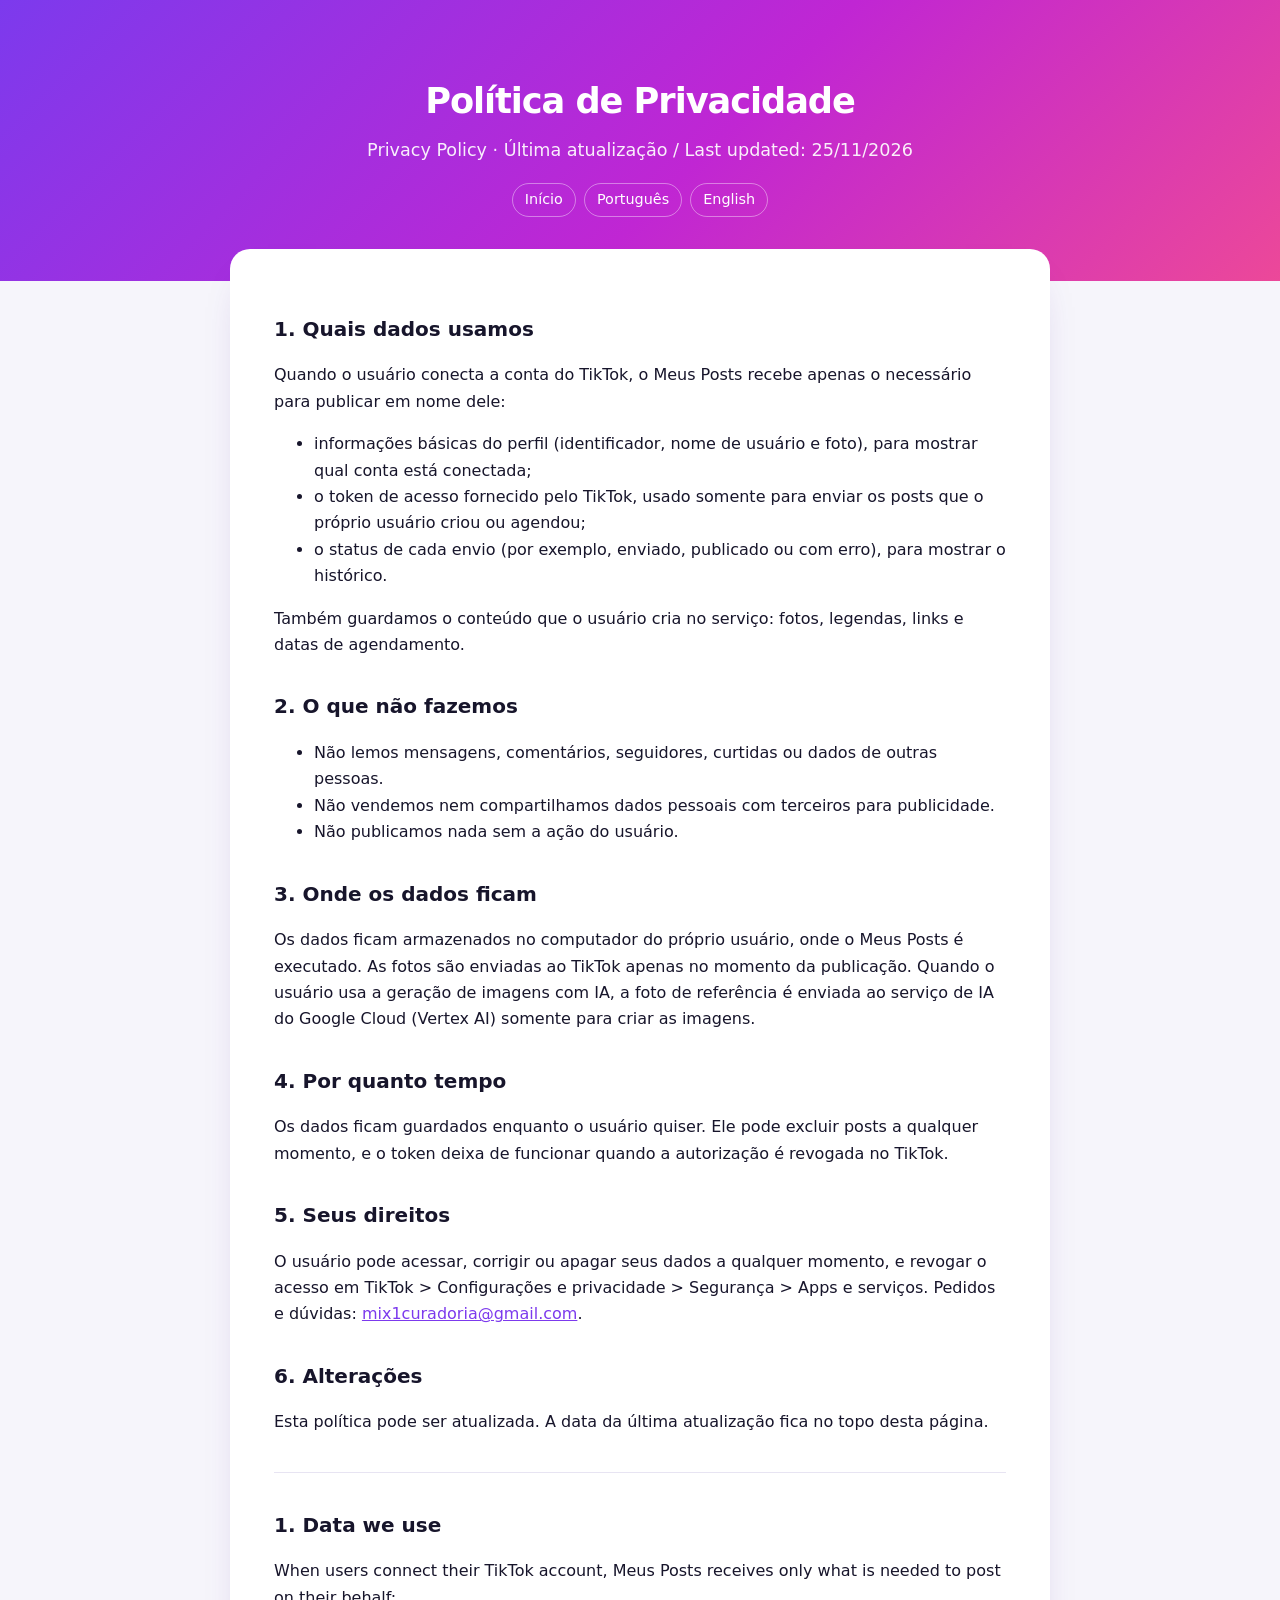
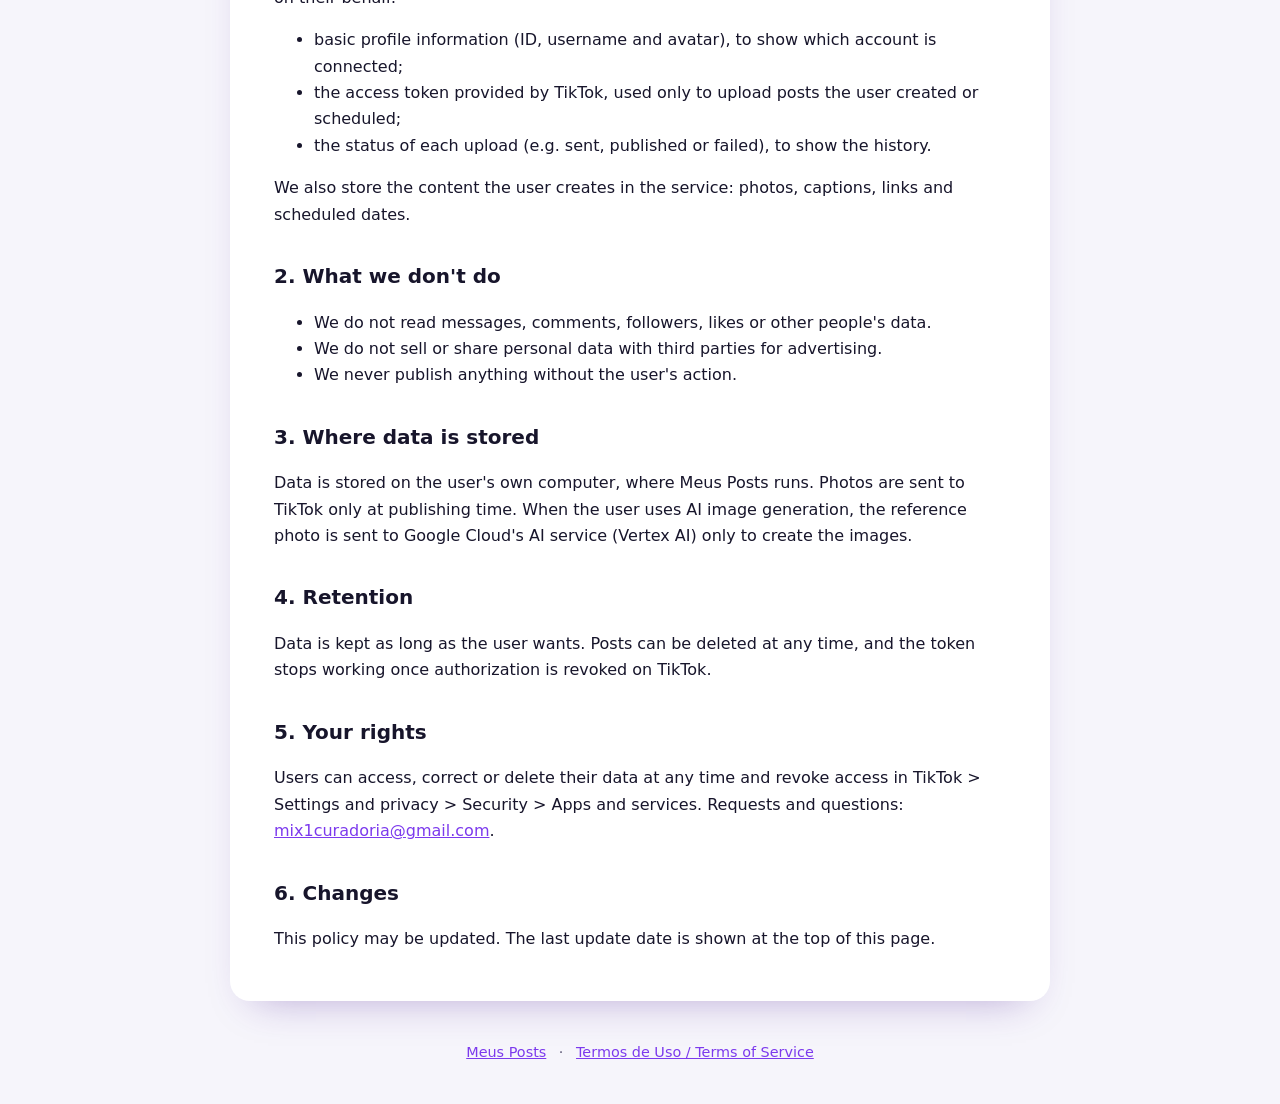
==== privacidade.html @ 44a25637 "Atualiza o site" ====
<!doctype html>
<html lang="pt-BR">
<head>
<meta charset="utf-8"><meta name="viewport" content="width=device-width, initial-scale=1">
<title>Política de Privacidade · Meus Posts</title>
<link rel="icon" href="icone.png"><link rel="stylesheet" href="estilo.css">
</head>
<body>
<header>
  <h1>Política de Privacidade</h1>
  <p>Privacy Policy · Última atualização / Last updated: 25/11/2026</p>
  <div class="idiomas"><a href="index.html">Início</a><a href="#pt">Português</a><a href="#en">English</a></div>
</header>
<main>
<section id="pt">
  <h2>1. Quais dados usamos</h2>
  <p>Quando o usuário conecta a conta do TikTok, o Meus Posts recebe apenas o necessário para publicar em nome dele:</p>
  <ul>
    <li>informações básicas do perfil (identificador, nome de usuário e foto), para mostrar qual conta está conectada;</li>
    <li>o token de acesso fornecido pelo TikTok, usado somente para enviar os posts que o próprio usuário criou ou agendou;</li>
    <li>o status de cada envio (por exemplo, enviado, publicado ou com erro), para mostrar o histórico.</li>
  </ul>
  <p>Também guardamos o conteúdo que o usuário cria no serviço: fotos, legendas, links e datas de agendamento.</p>
  <h2>2. O que não fazemos</h2>
  <ul>
    <li>Não lemos mensagens, comentários, seguidores, curtidas ou dados de outras pessoas.</li>
    <li>Não vendemos nem compartilhamos dados pessoais com terceiros para publicidade.</li>
    <li>Não publicamos nada sem a ação do usuário.</li>
  </ul>
  <h2>3. Onde os dados ficam</h2>
  <p>Os dados ficam armazenados no computador do próprio usuário, onde o Meus Posts é executado. As fotos são enviadas ao TikTok apenas
     no momento da publicação. Quando o usuário usa a geração de imagens com IA, a foto de referência é enviada ao serviço de IA do
     Google Cloud (Vertex AI) somente para criar as imagens.</p>
  <h2>4. Por quanto tempo</h2>
  <p>Os dados ficam guardados enquanto o usuário quiser. Ele pode excluir posts a qualquer momento, e o token deixa de funcionar quando a
     autorização é revogada no TikTok.</p>
  <h2>5. Seus direitos</h2>
  <p>O usuário pode acessar, corrigir ou apagar seus dados a qualquer momento, e revogar o acesso em TikTok &gt; Configurações e privacidade
     &gt; Segurança &gt; Apps e serviços. Pedidos e dúvidas: <a href="mailto:mix1curadoria@gmail.com">mix1curadoria@gmail.com</a>.</p>
  <h2>6. Alterações</h2>
  <p>Esta política pode ser atualizada. A data da última atualização fica no topo desta página.</p>
</section>
<hr>
<section id="en" lang="en">
  <h2>1. Data we use</h2>
  <p>When users connect their TikTok account, Meus Posts receives only what is needed to post on their behalf:</p>
  <ul>
    <li>basic profile information (ID, username and avatar), to show which account is connected;</li>
    <li>the access token provided by TikTok, used only to upload posts the user created or scheduled;</li>
    <li>the status of each upload (e.g. sent, published or failed), to show the history.</li>
  </ul>
  <p>We also store the content the user creates in the service: photos, captions, links and scheduled dates.</p>
  <h2>2. What we don't do</h2>
  <ul>
    <li>We do not read messages, comments, followers, likes or other people's data.</li>
    <li>We do not sell or share personal data with third parties for advertising.</li>
    <li>We never publish anything without the user's action.</li>
  </ul>
  <h2>3. Where data is stored</h2>
  <p>Data is stored on the user's own computer, where Meus Posts runs. Photos are sent to TikTok only at publishing time. When the user
     uses AI image generation, the reference photo is sent to Google Cloud's AI service (Vertex AI) only to create the images.</p>
  <h2>4. Retention</h2>
  <p>Data is kept as long as the user wants. Posts can be deleted at any time, and the token stops working once authorization is revoked on TikTok.</p>
  <h2>5. Your rights</h2>
  <p>Users can access, correct or delete their data at any time and revoke access in TikTok &gt; Settings and privacy &gt; Security &gt;
     Apps and services. Requests and questions: <a href="mailto:mix1curadoria@gmail.com">mix1curadoria@gmail.com</a>.</p>
  <h2>6. Changes</h2>
  <p>This policy may be updated. The last update date is shown at the top of this page.</p>
</section>
</main>
<footer><a href="index.html">Meus Posts</a> · <a href="termos.html">Termos de Uso / Terms of Service</a></footer>
</body>
</html>
---- estilo.css ----
:root { --roxo: #7c3aed; --rosa: #ec4899; --texto: #17152b; --suave: #5f5b78; --fundo: #f6f5fb; }
* { box-sizing: border-box; }
body { margin: 0; font-family: system-ui, 'Segoe UI', Roboto, sans-serif; color: var(--texto); background: var(--fundo); line-height: 1.65; }
header { background: linear-gradient(135deg, #7c3aed, #c026d3 55%, #ec4899); color: #fff; padding: 56px 20px 64px; text-align: center; }
header img { width: 84px; height: 84px; border-radius: 22px; box-shadow: 0 14px 30px -10px #0006; }
header h1 { margin: 16px 0 6px; font-size: 2.2rem; letter-spacing: -.03em; }
header p { margin: 0 auto; max-width: 560px; opacity: .92; font-size: 1.1rem; }
main { max-width: 820px; margin: -32px auto 40px; background: #fff; border-radius: 20px; padding: 32px clamp(18px, 5vw, 44px); box-shadow: 0 20px 40px -24px #4c1d9566; }
h2 { margin-top: 32px; font-size: 1.25rem; } h3 { margin-top: 22px; font-size: 1.05rem; }
a { color: var(--roxo); }
.idiomas { display: flex; gap: 8px; justify-content: center; margin-top: 18px; }
.idiomas a { color: #fff; border: 1px solid #ffffff66; padding: 4px 12px; border-radius: 99px; text-decoration: none; font-size: .9rem; }
.cards { display: grid; grid-template-columns: repeat(auto-fit, minmax(200px, 1fr)); gap: 14px; margin: 20px 0; }
.card { background: var(--fundo); border-radius: 14px; padding: 16px; }
.card b { display: block; margin-bottom: 4px; }
small, .suave { color: var(--suave); }
footer { text-align: center; padding: 0 20px 40px; color: var(--suave); font-size: .9rem; }
footer a { margin: 0 8px; }
hr { border: 0; border-top: 1px solid #e7e4f2; margin: 36px 0; }
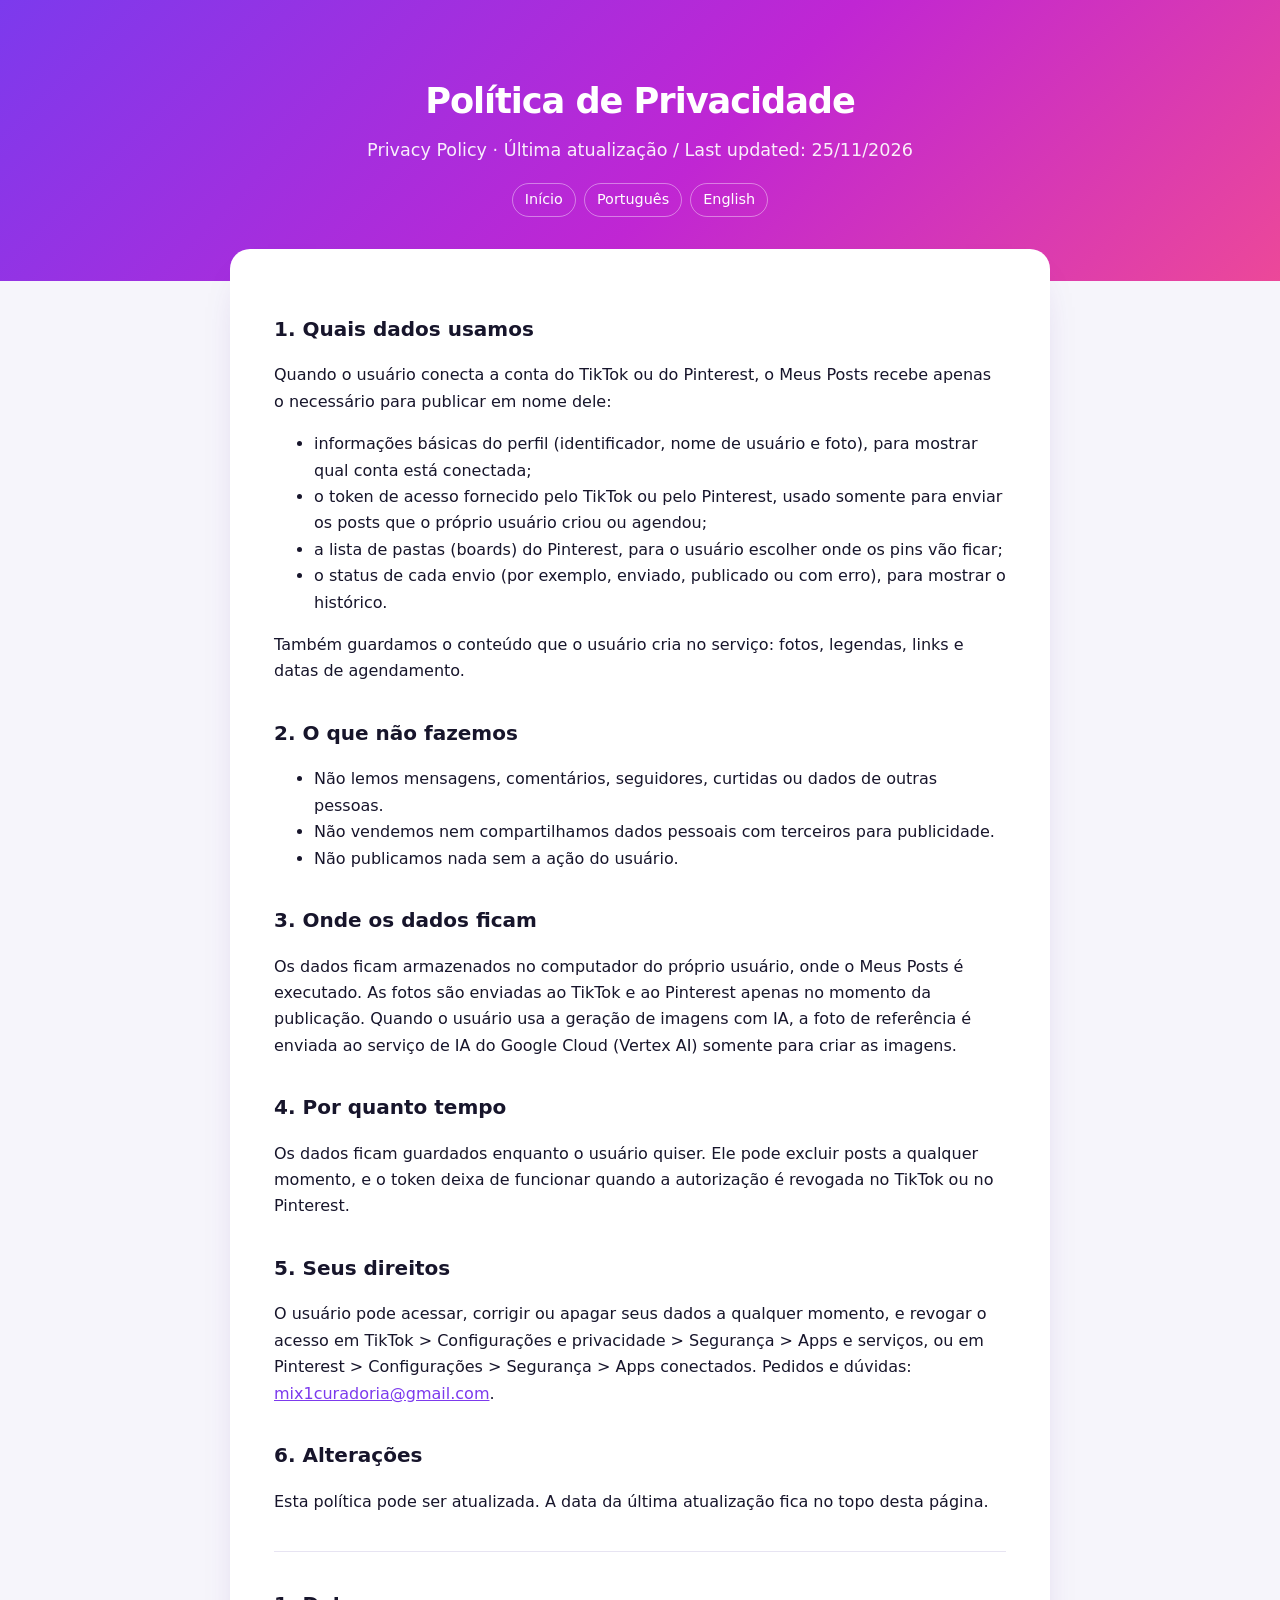
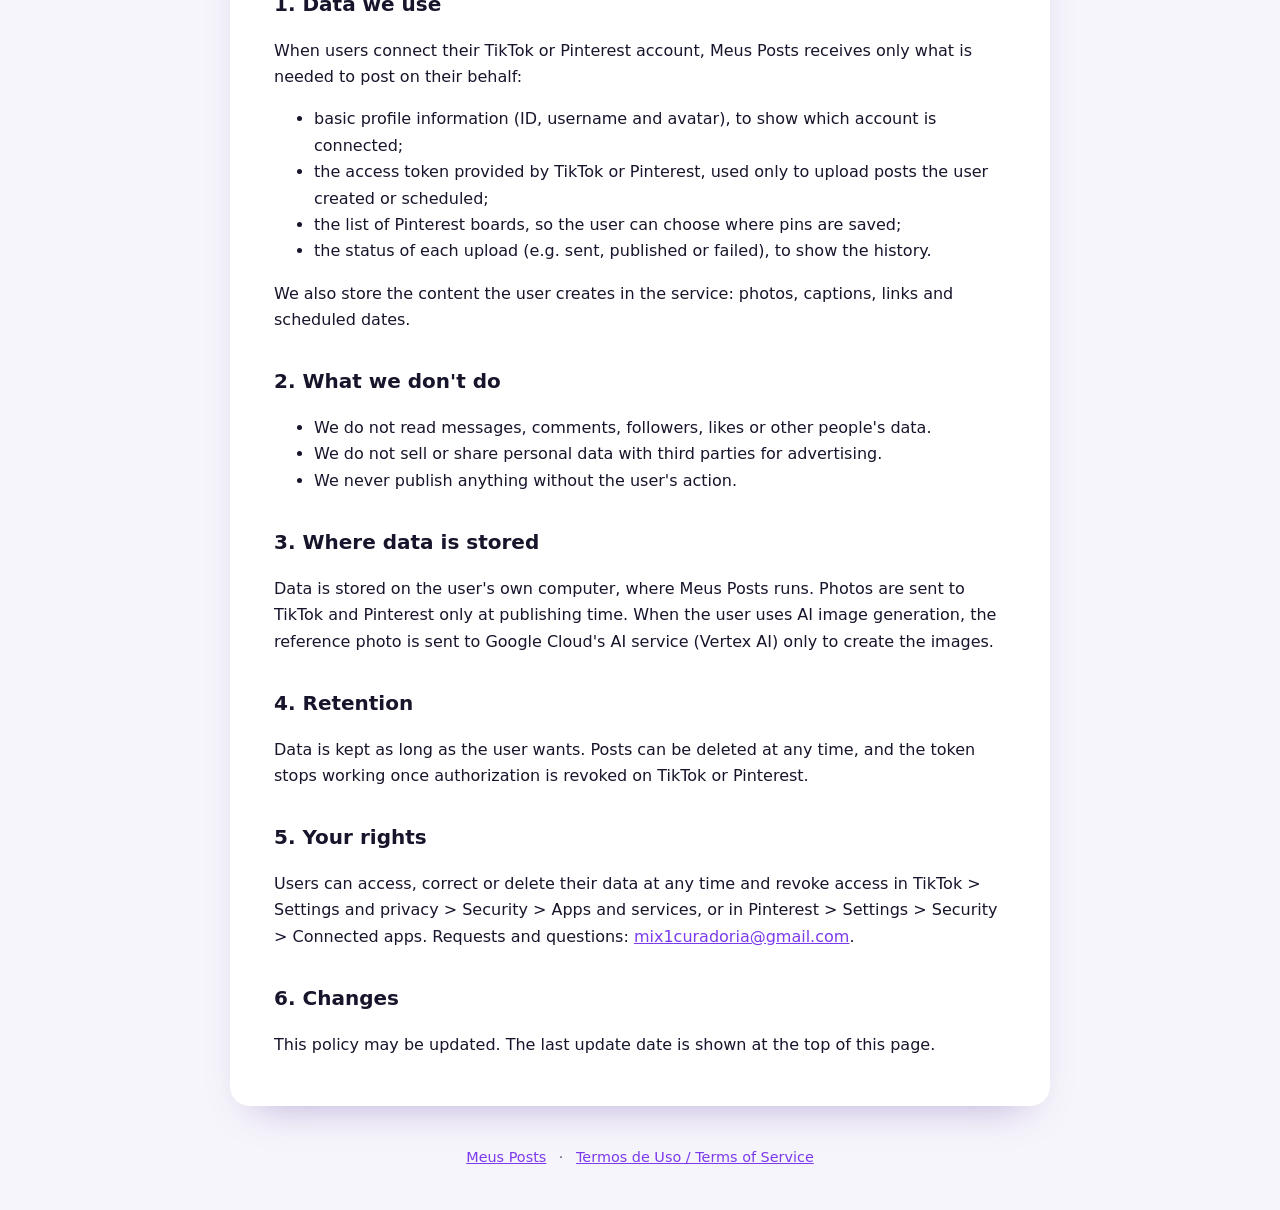
==== commit bbf3d670: "Atualiza o site" ====
--- a/privacidade.html
+++ b/privacidade.html
@@ -14,10 +14,11 @@
 <main>
 <section id="pt">
   <h2>1. Quais dados usamos</h2>
-  <p>Quando o usuário conecta a conta do TikTok, o Meus Posts recebe apenas o necessário para publicar em nome dele:</p>
+  <p>Quando o usuário conecta a conta do TikTok ou do Pinterest, o Meus Posts recebe apenas o necessário para publicar em nome dele:</p>
   <ul>
     <li>informações básicas do perfil (identificador, nome de usuário e foto), para mostrar qual conta está conectada;</li>
-    <li>o token de acesso fornecido pelo TikTok, usado somente para enviar os posts que o próprio usuário criou ou agendou;</li>
+    <li>o token de acesso fornecido pelo TikTok ou pelo Pinterest, usado somente para enviar os posts que o próprio usuário criou ou agendou;</li>
+    <li>a lista de pastas (boards) do Pinterest, para o usuário escolher onde os pins vão ficar;</li>
     <li>o status de cada envio (por exemplo, enviado, publicado ou com erro), para mostrar o histórico.</li>
   </ul>
   <p>Também guardamos o conteúdo que o usuário cria no serviço: fotos, legendas, links e datas de agendamento.</p>
@@ -28,25 +29,26 @@
     <li>Não publicamos nada sem a ação do usuário.</li>
   </ul>
   <h2>3. Onde os dados ficam</h2>
-  <p>Os dados ficam armazenados no computador do próprio usuário, onde o Meus Posts é executado. As fotos são enviadas ao TikTok apenas
+  <p>Os dados ficam armazenados no computador do próprio usuário, onde o Meus Posts é executado. As fotos são enviadas ao TikTok e ao Pinterest apenas
      no momento da publicação. Quando o usuário usa a geração de imagens com IA, a foto de referência é enviada ao serviço de IA do
      Google Cloud (Vertex AI) somente para criar as imagens.</p>
   <h2>4. Por quanto tempo</h2>
   <p>Os dados ficam guardados enquanto o usuário quiser. Ele pode excluir posts a qualquer momento, e o token deixa de funcionar quando a
-     autorização é revogada no TikTok.</p>
+     autorização é revogada no TikTok ou no Pinterest.</p>
   <h2>5. Seus direitos</h2>
   <p>O usuário pode acessar, corrigir ou apagar seus dados a qualquer momento, e revogar o acesso em TikTok &gt; Configurações e privacidade
-     &gt; Segurança &gt; Apps e serviços. Pedidos e dúvidas: <a href="mailto:mix1curadoria@gmail.com">mix1curadoria@gmail.com</a>.</p>
+     &gt; Segurança &gt; Apps e serviços, ou em Pinterest &gt; Configurações &gt; Segurança &gt; Apps conectados. Pedidos e dúvidas: <a href="mailto:mix1curadoria@gmail.com">mix1curadoria@gmail.com</a>.</p>
   <h2>6. Alterações</h2>
   <p>Esta política pode ser atualizada. A data da última atualização fica no topo desta página.</p>
 </section>
 <hr>
 <section id="en" lang="en">
   <h2>1. Data we use</h2>
-  <p>When users connect their TikTok account, Meus Posts receives only what is needed to post on their behalf:</p>
+  <p>When users connect their TikTok or Pinterest account, Meus Posts receives only what is needed to post on their behalf:</p>
   <ul>
     <li>basic profile information (ID, username and avatar), to show which account is connected;</li>
-    <li>the access token provided by TikTok, used only to upload posts the user created or scheduled;</li>
+    <li>the access token provided by TikTok or Pinterest, used only to upload posts the user created or scheduled;</li>
+    <li>the list of Pinterest boards, so the user can choose where pins are saved;</li>
     <li>the status of each upload (e.g. sent, published or failed), to show the history.</li>
   </ul>
   <p>We also store the content the user creates in the service: photos, captions, links and scheduled dates.</p>
@@ -57,13 +59,13 @@
     <li>We never publish anything without the user's action.</li>
   </ul>
   <h2>3. Where data is stored</h2>
-  <p>Data is stored on the user's own computer, where Meus Posts runs. Photos are sent to TikTok only at publishing time. When the user
+  <p>Data is stored on the user's own computer, where Meus Posts runs. Photos are sent to TikTok and Pinterest only at publishing time. When the user
      uses AI image generation, the reference photo is sent to Google Cloud's AI service (Vertex AI) only to create the images.</p>
   <h2>4. Retention</h2>
-  <p>Data is kept as long as the user wants. Posts can be deleted at any time, and the token stops working once authorization is revoked on TikTok.</p>
+  <p>Data is kept as long as the user wants. Posts can be deleted at any time, and the token stops working once authorization is revoked on TikTok or Pinterest.</p>
   <h2>5. Your rights</h2>
   <p>Users can access, correct or delete their data at any time and revoke access in TikTok &gt; Settings and privacy &gt; Security &gt;
-     Apps and services. Requests and questions: <a href="mailto:mix1curadoria@gmail.com">mix1curadoria@gmail.com</a>.</p>
+     Apps and services, or in Pinterest &gt; Settings &gt; Security &gt; Connected apps. Requests and questions: <a href="mailto:mix1curadoria@gmail.com">mix1curadoria@gmail.com</a>.</p>
   <h2>6. Changes</h2>
   <p>This policy may be updated. The last update date is shown at the top of this page.</p>
 </section>
